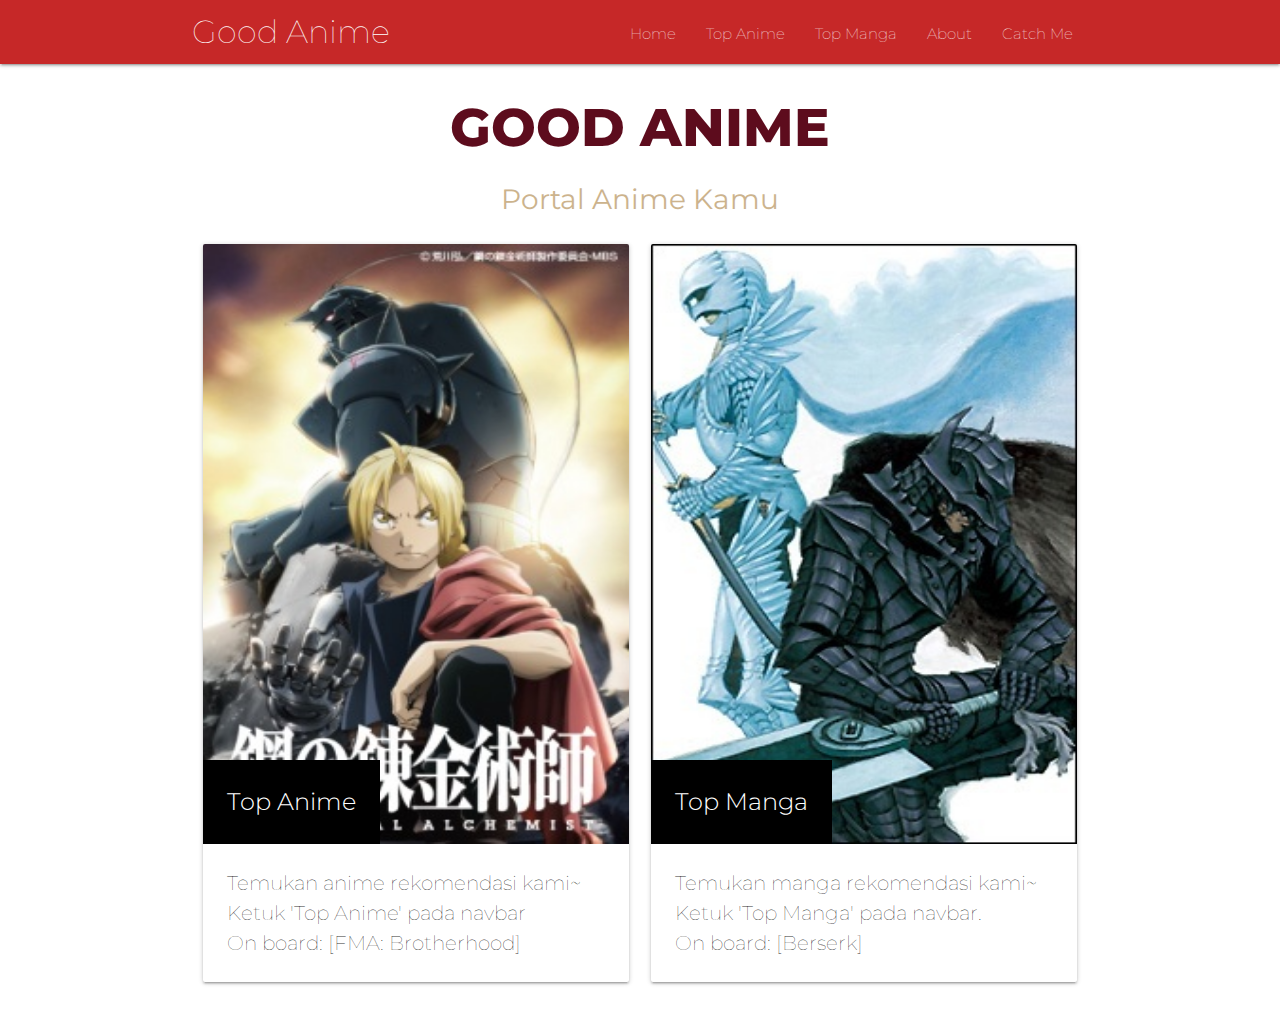
==== index.html @ edba6d18 "Submission 1 / Percobaan 1" ====
<!DOCTYPE html>
<html lang="en">
<head>
  <meta charset="UTF-8"/>
  <title>My First PWA</title>
  <meta name="description" content="My first PWA"/>
  <meta name="viewport" content="width=device-width, initial-scale=1">
  <link rel="stylesheet" href="css/materialize.min.css">
  <link rel="stylesheet" href="css/main.css">
  <link rel="manifest" href="/manifest.json">
  <meta name="theme-color" content="#5D0C1D"/>
  <script src="js/nav.js"></script>
  <link rel="shortcut icon" href="favicon.ico">
</head>
<body>
  <!-- Navigasi -->
  <nav class="red darken-3" role="navigation">
    <div class="nav-wrapper container">
      <a href="" class="brand-logo" id="logo-container">Good Anime</a>
      <a href="#" class="sidenav-trigger" data-target="nav-mobile">☰</a>
      <ul class="topnav right hide-on-med-and-down"></ul>
      <ul class="sidenav" id="nav-mobile"></ul>
    </div>
  </nav>
  <!-- Akhir Navigasi -->
  <div class="container" id="body-content"></div>
  <script src="js/materialize.min.js"></script>
  <script src="js/nav.js"></script>
  <script>
    // REGISTER SERVICE WORKER
    if ("serviceWorker" in navigator) {
      window.addEventListener("load", function() {
        navigator.serviceWorker
          .register("/service-worker.js")
          .then(function() {
            console.log("Pendaftaran ServiceWorker berhasil");
          })
          .catch(function() {
            console.log("Pendaftaran ServiceWorker gagal");
          });
      });
    } else {
      console.log("ServiceWorker belum didukung browser ini.");
    }
  </script>
  
</body>
</html>
---- css/main.css ----
@import url('https://fonts.googleapis.com/css2?family=Montserrat:wght@400;800&display=swap');
* {
    padding: 0;
    margin: 0;
    font-family: "Montserrat";
}

main {
    width: 100%;
    max-width: 900px;
    margin: 20px auto;
}
h1{
    font-size: 40pt;
    font-weight: 800;
    color:  #5D0C1D;
    line-height: 80%;
}
h2{
    font-size: 28px;
    font-weight: 400;
    color: #CCB38D;
}
.container{
    font-weight: 100;
    font-size: 20px;
}
#body-content a{
    color: #5D0C1D;
    text-decoration: underline;
    cursor: pointer;
    font-weight: 100;
}
#body-content a:hover{
    background-color: #B71C1C !important;
    color: black !important;
    text-decoration: none;
}
table{
    border-color: #9A825F !important;
    text-align: center;
}
table img{
    height: 160px;
    min-width: 120px;
    inline-size: auto;
}
table .title{
    font-weight: 600;
}
img{
    max-height: 600px;
}
.contact :hover{
    background-color: #9A825F !important;
}
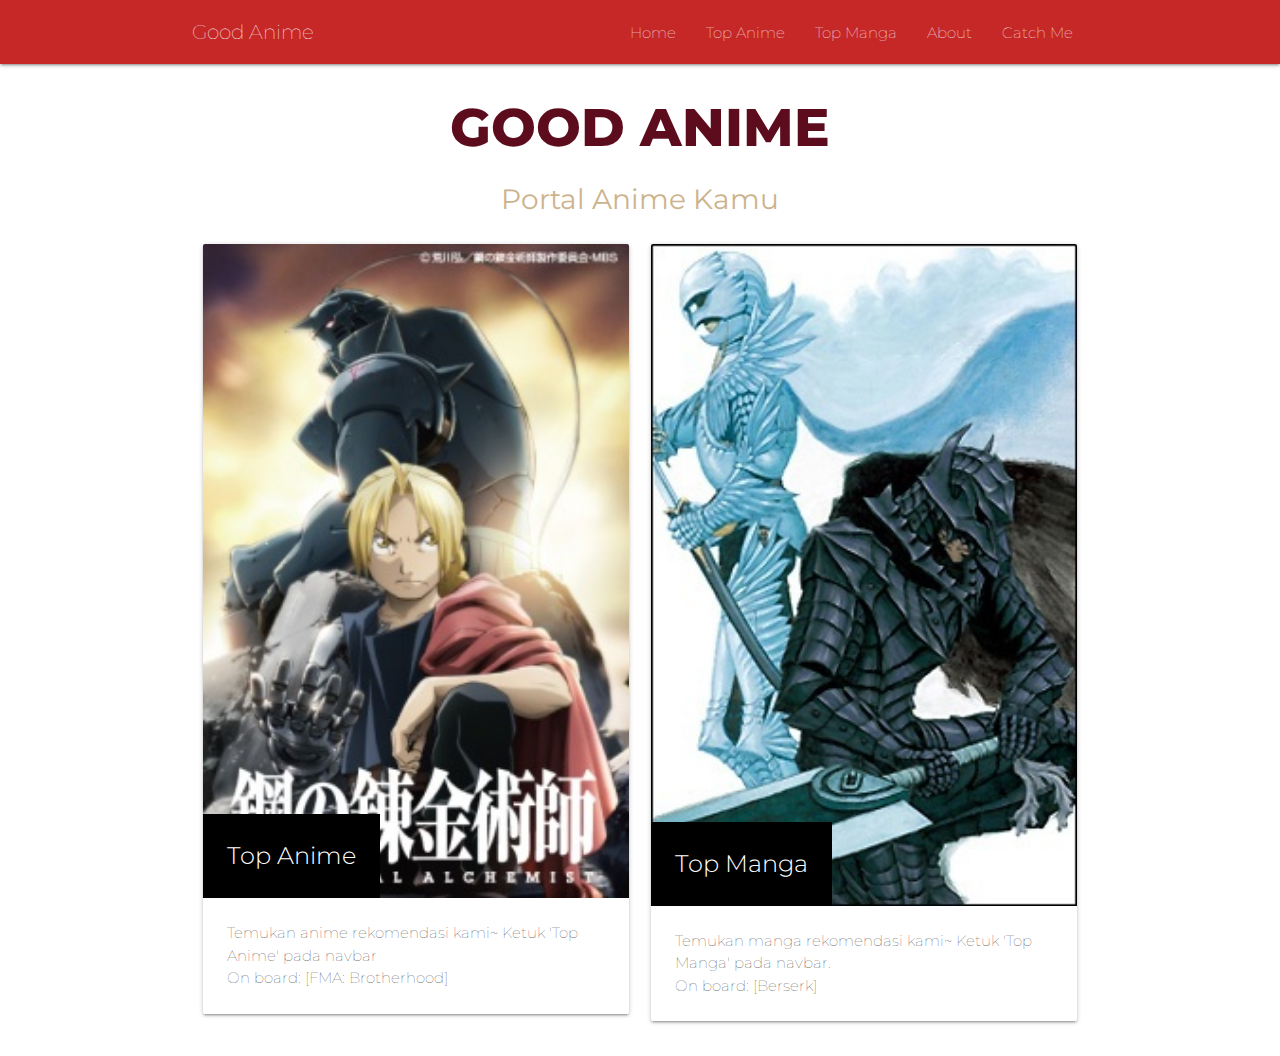
==== commit b1cf91f6: "Update index.html" ====
--- a/index.html
+++ b/index.html
@@ -1,17 +1,20 @@
 <!DOCTYPE html>
 <html lang="en">
+
 <head>
-  <meta charset="UTF-8"/>
-  <title>My First PWA</title>
-  <meta name="description" content="My first PWA"/>
+  <meta charset="UTF-8" />
+  <title>Good Anime</title>
+  <meta name="description" content="Good Anime" />
   <meta name="viewport" content="width=device-width, initial-scale=1">
   <link rel="stylesheet" href="css/materialize.min.css">
   <link rel="stylesheet" href="css/main.css">
   <link rel="manifest" href="/manifest.json">
-  <meta name="theme-color" content="#5D0C1D"/>
+  <meta name="theme-color" content="#5D0C1D" />
   <script src="js/nav.js"></script>
   <link rel="shortcut icon" href="favicon.ico">
+  <link rel="apple-touch-icon" href="icon129.png">
 </head>
+
 <body>
   <!-- Navigasi -->
   <nav class="red darken-3" role="navigation">
@@ -26,23 +29,8 @@
   <div class="container" id="body-content"></div>
   <script src="js/materialize.min.js"></script>
   <script src="js/nav.js"></script>
-  <script>
-    // REGISTER SERVICE WORKER
-    if ("serviceWorker" in navigator) {
-      window.addEventListener("load", function() {
-        navigator.serviceWorker
-          .register("/service-worker.js")
-          .then(function() {
-            console.log("Pendaftaran ServiceWorker berhasil");
-          })
-          .catch(function() {
-            console.log("Pendaftaran ServiceWorker gagal");
-          });
-      });
-    } else {
-      console.log("ServiceWorker belum didukung browser ini.");
-    }
-  </script>
-  
+  <script src="js/sw-register.js"></script>
+
 </body>
-</html>+
+</html>
--- a/css/main.css
+++ b/css/main.css
@@ -3,8 +3,8 @@
     padding: 0;
     margin: 0;
     font-family: "Montserrat";
+    
 }
-
 main {
     width: 100%;
     max-width: 900px;
@@ -23,7 +23,6 @@
 }
 .container{
     font-weight: 100;
-    font-size: 20px;
 }
 #body-content a{
     color: #5D0C1D;
@@ -41,16 +40,34 @@
     text-align: center;
 }
 table img{
-    height: 160px;
-    min-width: 120px;
+    height: 200px;
+    min-width: 150px;
     inline-size: auto;
 }
+@media screen and (max-width: 360px) {
+    table img{
+        height: 100px;
+        min-width: 75px;
+        inline-size: auto;
+    }
+}
+@media screen and (max-width: 280px) {
+    table img{
+        height: 80px;
+        min-width: 60px;
+        inline-size: auto;
+    }
+    table{
+        padding: 0pt;
+    }
+}
+
 table .title{
     font-weight: 600;
 }
-img{
-    max-height: 600px;
-}
 .contact :hover{
     background-color: #9A825F !important;
-}+}
+.brand-logo{
+    font-size: 20px !important;
+}
